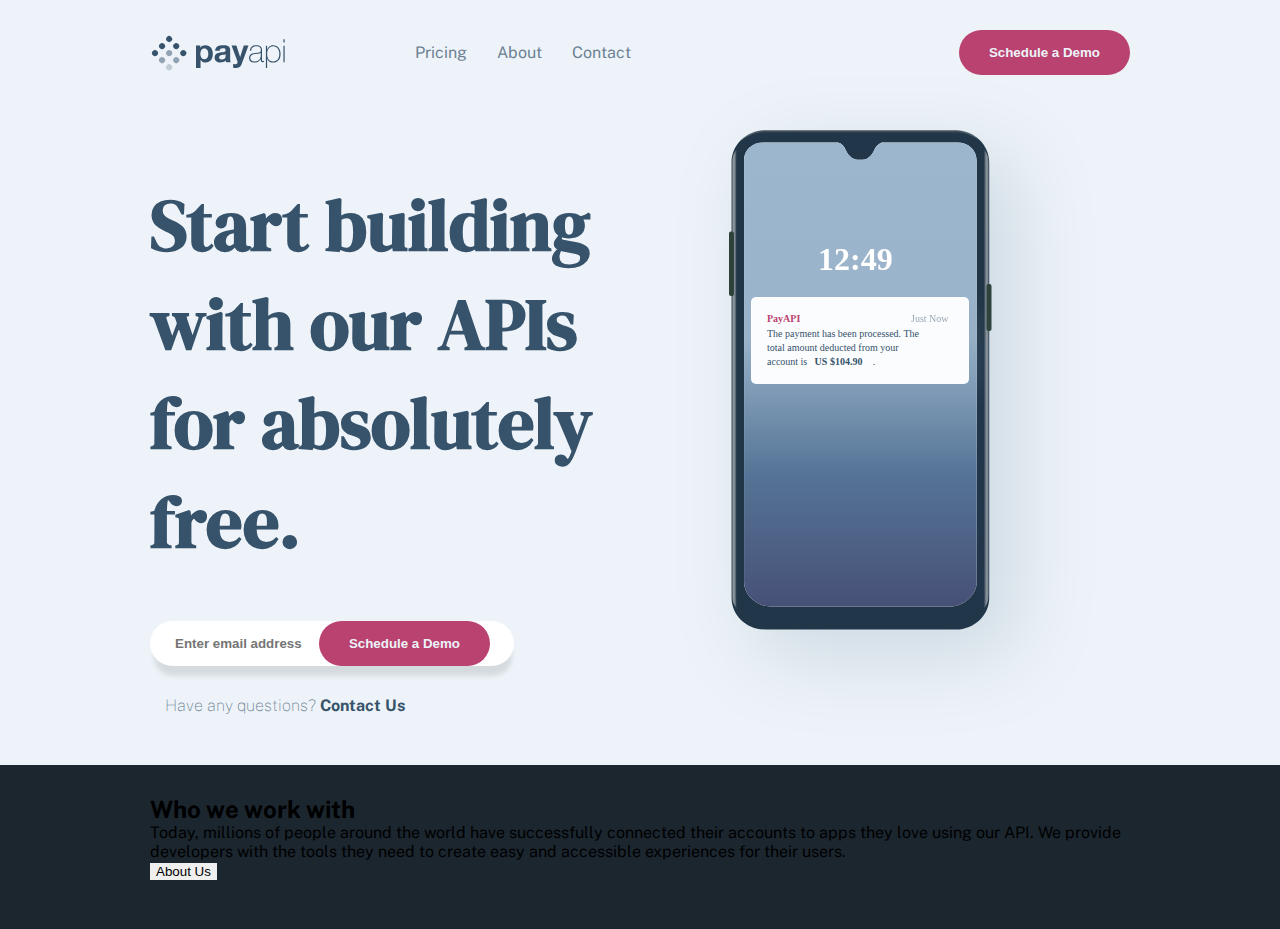
==== index.html @ 4d6e1f77 "se agregue nuevo bloque llamado info y coloco el backgroun en los estilos" ====
<!DOCTYPE html>
<html lang="en">
  <head>
    <meta charset="UTF-8" />
    <meta name="viewport" content="width=device-width, initial-scale=1.0" />
    <link rel="preconnect" href="https://fonts.googleapis.com" />
    <link rel="preconnect" href="https://fonts.gstatic.com" crossorigin />
    <link
      href="https://fonts.googleapis.com/css2?family=DM+Serif+Display:ital@0;1&family=Public+Sans:ital,wght@0,100;0,300;0,500;1,400&display=swap"
      rel="stylesheet"
    />
    <link rel="stylesheet" href="/css/base.css" />
    <link rel="stylesheet" href="/css/home.css" />
    <link
      rel="icon"
      type="image/png"
      sizes="32x32"
      href="./assets/favicon-32x32.png"
    />

    <title>Frontend Mentor | PayAPI Website Challenge</title>
  </head>

  <body>
    <header class="header__content">
      <nav class="nav__content">
        <div class="nav__link">
          <img
            src="/assets/shared/desktop/logo.svg"
            alt="logo"
            class="nav__logo"
          />
          <a href="pricing.html" class="link__text--white">Pricing</a>
          <a href="about.html" class="link__text--white">About</a>
          <a href="contact.html" class="link__text--white">Contact</a>
        </div>

        <button class="btn__nav--dark-pink">Schedule a Demo</button>
      </nav>

      <div class="header__section">
        <div class="header__questions">
          <h1 class="questions__title">Start building with our APIs for absolutely free.</h1>
          <div class="questions__content">
            <input class="questions__email"
            type="email"
            name=""
            id=""
            placeholder="Enter email address "
          />
          <button class="btn__nav--dark-pink btn__postion">Schedule a Demo</button>
          </div>
          
          <p class="text__san-juan--light-blue text_margin">Have any questions? <span class="text__san-juan--blue">Contact Us</span></p>
          
        </div>
        <div class="header__illustration">
        
            <img
              src="/assets/home/desktop/illustration-phone-mockup.svg"
              alt=""
            />
        </div>
      </div>
    </header>
    <main>

      <article class="info">
        <div>
        <h2>Who we work with</h2>
        <p>  Today, millions of people around the world have successfully connected 
    their accounts to apps they love using our API. We provide developers 
    with the tools they need to create easy and accessible experiences 
    for their users.</p>
        <button> About Us</button>  
        </div>
        <div>
          <img src="" alt="">
          <img src="" alt="">
          <img src="" alt="">
          <img src="" alt="">
          <img src="" alt="">
          <img src="" alt="">
        </div>
      </article>
    </main>

    <!-- 
    
   
     

    
  
   

    Easy to implement
    Our API comes with just a few lines of code. You’ll be up and running in 
    no time. We built our documentation page to integrate payments functionality 
    with ease.

    Simple UI & UX
    Our pre-built form is easy to integrate in your app or website’s checkout 
    flow and designed to optimize conversion.

    Personal Finances
    Consolidate financial data from multiple sources and categorize transactions up to
    2 years of history. Analyze reports to reconcile activities in your account.

    Banking & Coverage
    With our platform, you can speed up account onboarding and support ongoing payments 
    for checking, savings, credit card, and brokerage accounts.

    Consumer Payments
    It’s easier to set up secure bank payments with us through a flow designed with the 
    user experience in mind. Customers could instantly authenticate their account.

    Ready to start? 
    Enter email address 
    Schedule a Demo

    Pricing
    About
    Contact -->
  </body>
</html>
---- css/base.css ----
* {
    margin: 0;
    box-sizing: border-box;
}

:root {
    --dark-pink: #ba4270;
    --san-juan-blue: #36536b;
    --light-san-juan-blue: #6c8294;
    --link-water-white: #fbfcfe;
    --light-san-juan: #EDF3F8;
    --mirage-blue: #1b262f;
    --charm-pink: #da6d97;
   
}

body {
    font-family: 'DM Serif Display', serif;
    font-family: 'Public Sans', sans-serif;
    font-size: 16px;
    width: 100%;
    

}

button {
    border: none;
    outline: none;
}

a {
    text-decoration: none;
}

input {
    border: none;
    outline: none;
}

/* nav-bar */
.nav__content {
    display: flex;
    justify-content: space-between;
    align-items: center;
}

.nav__link {
   display: flex;
   justify-content: center;
   align-items: center;
   gap: 30px;
}

.nav__logo {
    margin-right: 100px;
}

.link__text--white {
   color: var(--light-san-juan-blue);

}

/* button */

.btn__nav--dark-pink {
    background-color: var(--dark-pink);
    color: var(--light-san-juan);
    padding: 15px 30px 15px 30px ;
    border-radius: 30px;
    font-weight: bold;
}


/* Texto */

.text__san-juan--light-blue {
    font-size: 16px;
    color: var(--light-san-juan-blue);
    font-weight: lighter;
}

.text__san-juan--blue {
    font-size: 16px;
    color: var(--san-juan-blue);
    font-weight: bold;
    
}
---- css/home.css ----
.header__content {
  background-color: var( --light-san-juan);
  padding: 30px 150px 30px 150px;
  
}

.questions__title {
  color: var(--san-juan-blue);
  font-weight: bold;
  font-family: "DM Serif Display";
  font-size: 72px;
  margin: 100px 0 50px 0;
}

.questions__email {
    padding: 15px 160px 15px 25px;
    background-color: white;
    color: var( --light-san-juan-blue);
    font-weight: bold;
    box-shadow: 1px 13px 5px -3px rgba(0,0,0,0.10);
    border-radius: 30px;
}

.questions__content {
    position: relative;
    margin-bottom: 30px;
}

.btn__postion {
    position: absolute;
    right: 150px;
}

.header__section {
  display: grid;
  grid-template-columns: repeat(2, 1fr);
}

.header__illustration {
  display: flex;
  justify-content: center;
}

.text_margin {
    margin-left: 15px;
}



.container {
   
}
.info {
    background-color: var(--mirage-blue);
    padding: 30px 150px 30px 150px;
}
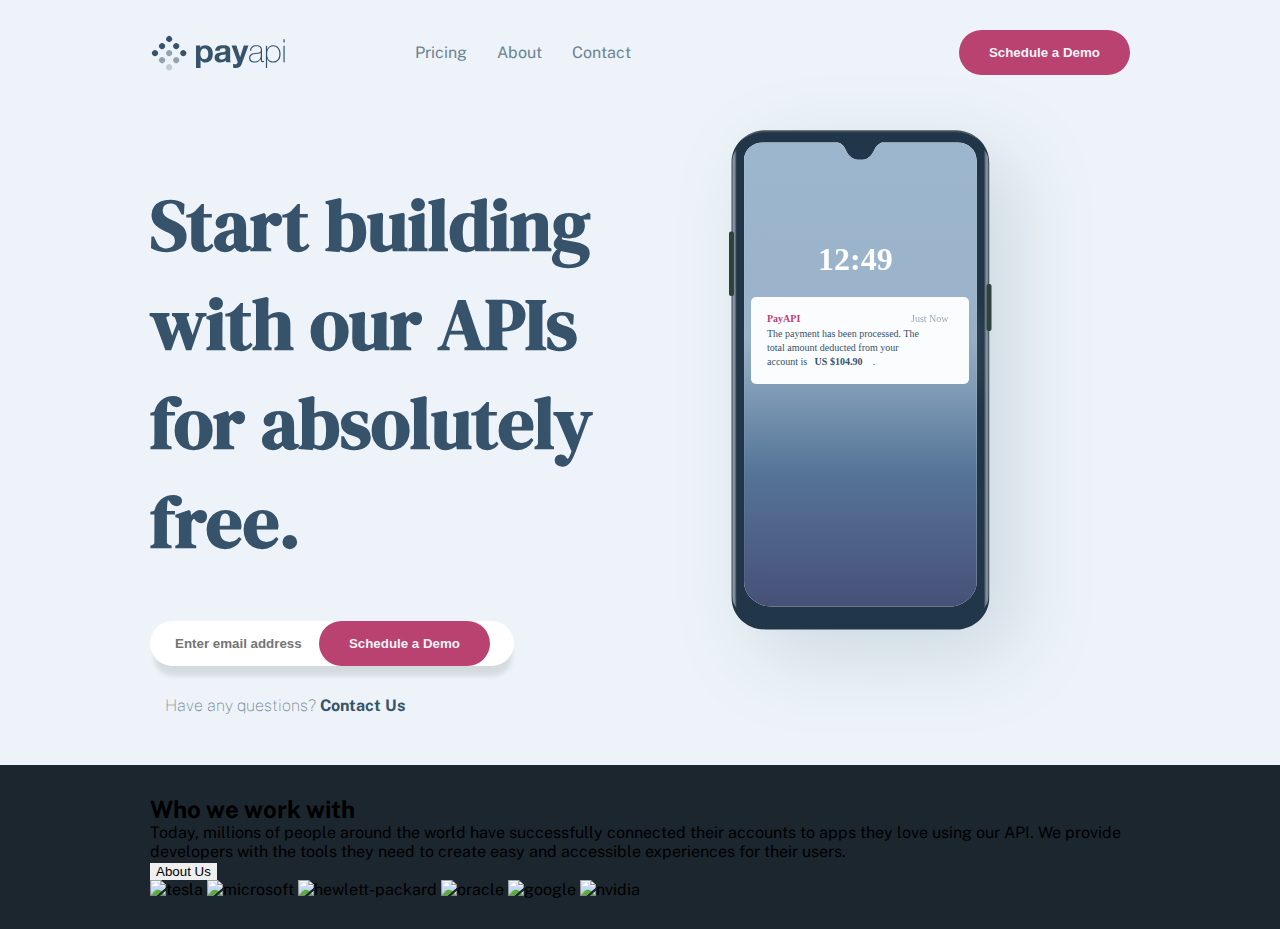
==== commit 0d59dc33: "Agregue link en las etiquetas de html" ====
--- a/index.html
+++ b/index.html
@@ -75,12 +75,12 @@
         <button> About Us</button>  
         </div>
         <div>
-          <img src="" alt="">
-          <img src="" alt="">
-          <img src="" alt="">
-          <img src="" alt="">
-          <img src="" alt="">
-          <img src="" alt="">
+          <img src="/assets/shared/desktop/tesla-white.svg" alt="tesla">
+          <img src="/assets/shared/desktop/microsoft-white.svg" alt="microsoft">
+          <img src="/assets/shared/desktop/hewlett-packard-white.svg" alt="hewlett-packard">
+          <img src="/assets/shared/desktop/oracle-white.svg" alt="oracle">
+          <img src="/assets/shared/desktop/google-white.svg" alt="google">
+          <img src="/assets/shared/desktop/nvidia-white.svg" alt="nvidia">
         </div>
       </article>
     </main>
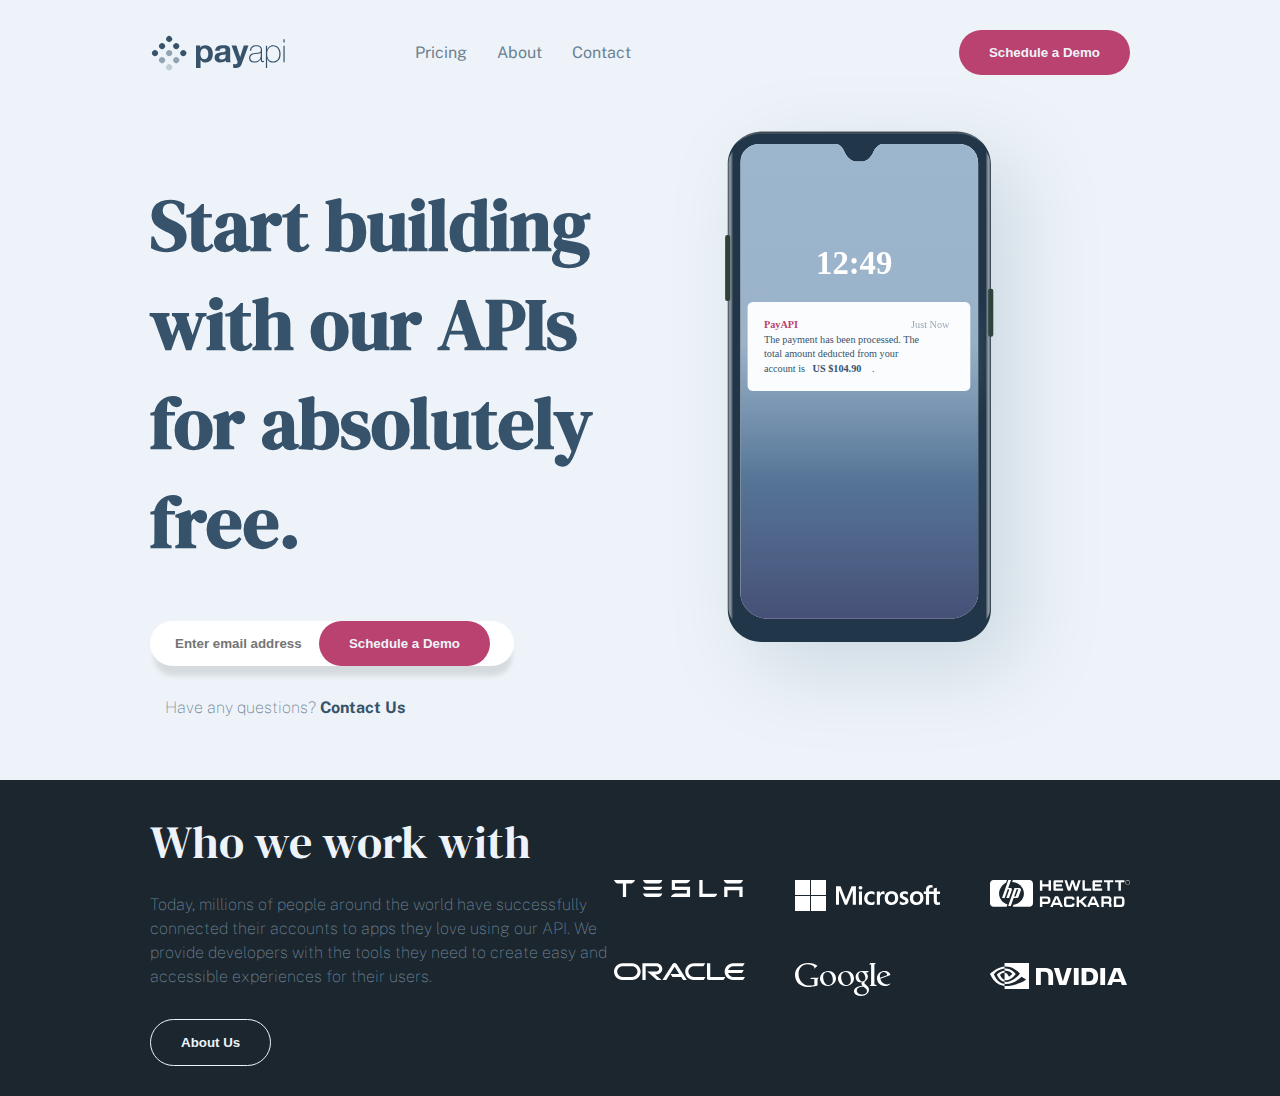
==== commit e7a3e56b: "se concluyo el bloque llamado info y los estilos del bloque mencionado" ====
--- a/index.html
+++ b/index.html
@@ -66,15 +66,15 @@
     <main>
 
       <article class="info">
-        <div>
-        <h2>Who we work with</h2>
-        <p>  Today, millions of people around the world have successfully connected 
-    their accounts to apps they love using our API. We provide developers 
-    with the tools they need to create easy and accessible experiences 
+        <div class="info__text">
+        <h3 class="title__text--white">Who we work with</h3>
+        <p class="text__san-juan--light-blue">  Today, millions of people around the world have successfully <br> connected 
+    their accounts to apps they love using our API. We <br> provide developers 
+    with the tools they need to create easy and <br> accessible experiences 
     for their users.</p>
-        <button> About Us</button>  
+        <button class="btn__transparent"> About Us</button>  
         </div>
-        <div>
+        <div class="info__illustration">
           <img src="/assets/shared/desktop/tesla-white.svg" alt="tesla">
           <img src="/assets/shared/desktop/microsoft-white.svg" alt="microsoft">
           <img src="/assets/shared/desktop/hewlett-packard-white.svg" alt="hewlett-packard">
--- a/css/base.css
+++ b/css/base.css
@@ -70,6 +70,32 @@
     font-weight: bold;
 }
 
+.btn__transparent {
+    background-color:transparent;
+    color: var(--light-san-juan);
+    padding: 15px 30px 15px 30px ;
+    border-radius: 30px;
+    font-weight: bold;
+    border: 1px var(--light-san-juan) solid;
+}
+
+
+/* Title */
+
+.title__text--san-juan {
+    color: var(--san-juan-blue);
+    font-weight: bold;
+    font-family: "DM Serif Display";
+    font-size: 72px;
+}
+
+.title__text--white {
+    color: var(--light-san-juan);
+    font-weight: lighter;
+    font-family: "DM Serif Display";
+    font-size: 46px;
+    margin-bottom: 20px;
+}
 
 /* Texto */
 
@@ -77,6 +103,8 @@
     font-size: 16px;
     color: var(--light-san-juan-blue);
     font-weight: lighter;
+    line-height: 1.5rem;
+    margin-bottom: 30px;
 }
 
 .text__san-juan--blue {
--- a/css/home.css
+++ b/css/home.css
@@ -53,4 +53,20 @@
 .info {
     background-color: var(--mirage-blue);
     padding: 30px 150px 30px 150px;
+    display: grid;
+    grid-template-columns: repeat(2, 1fr);
+
+}
+
+.info__text {
+  text-align: justify;
+  
+}
+
+.info__illustration {
+display: grid;
+grid-template-columns: repeat(3 , 1fr);
+grid-template-rows: repeat(2, 1fr);
+align-self: center;
+gap: 50px;
 }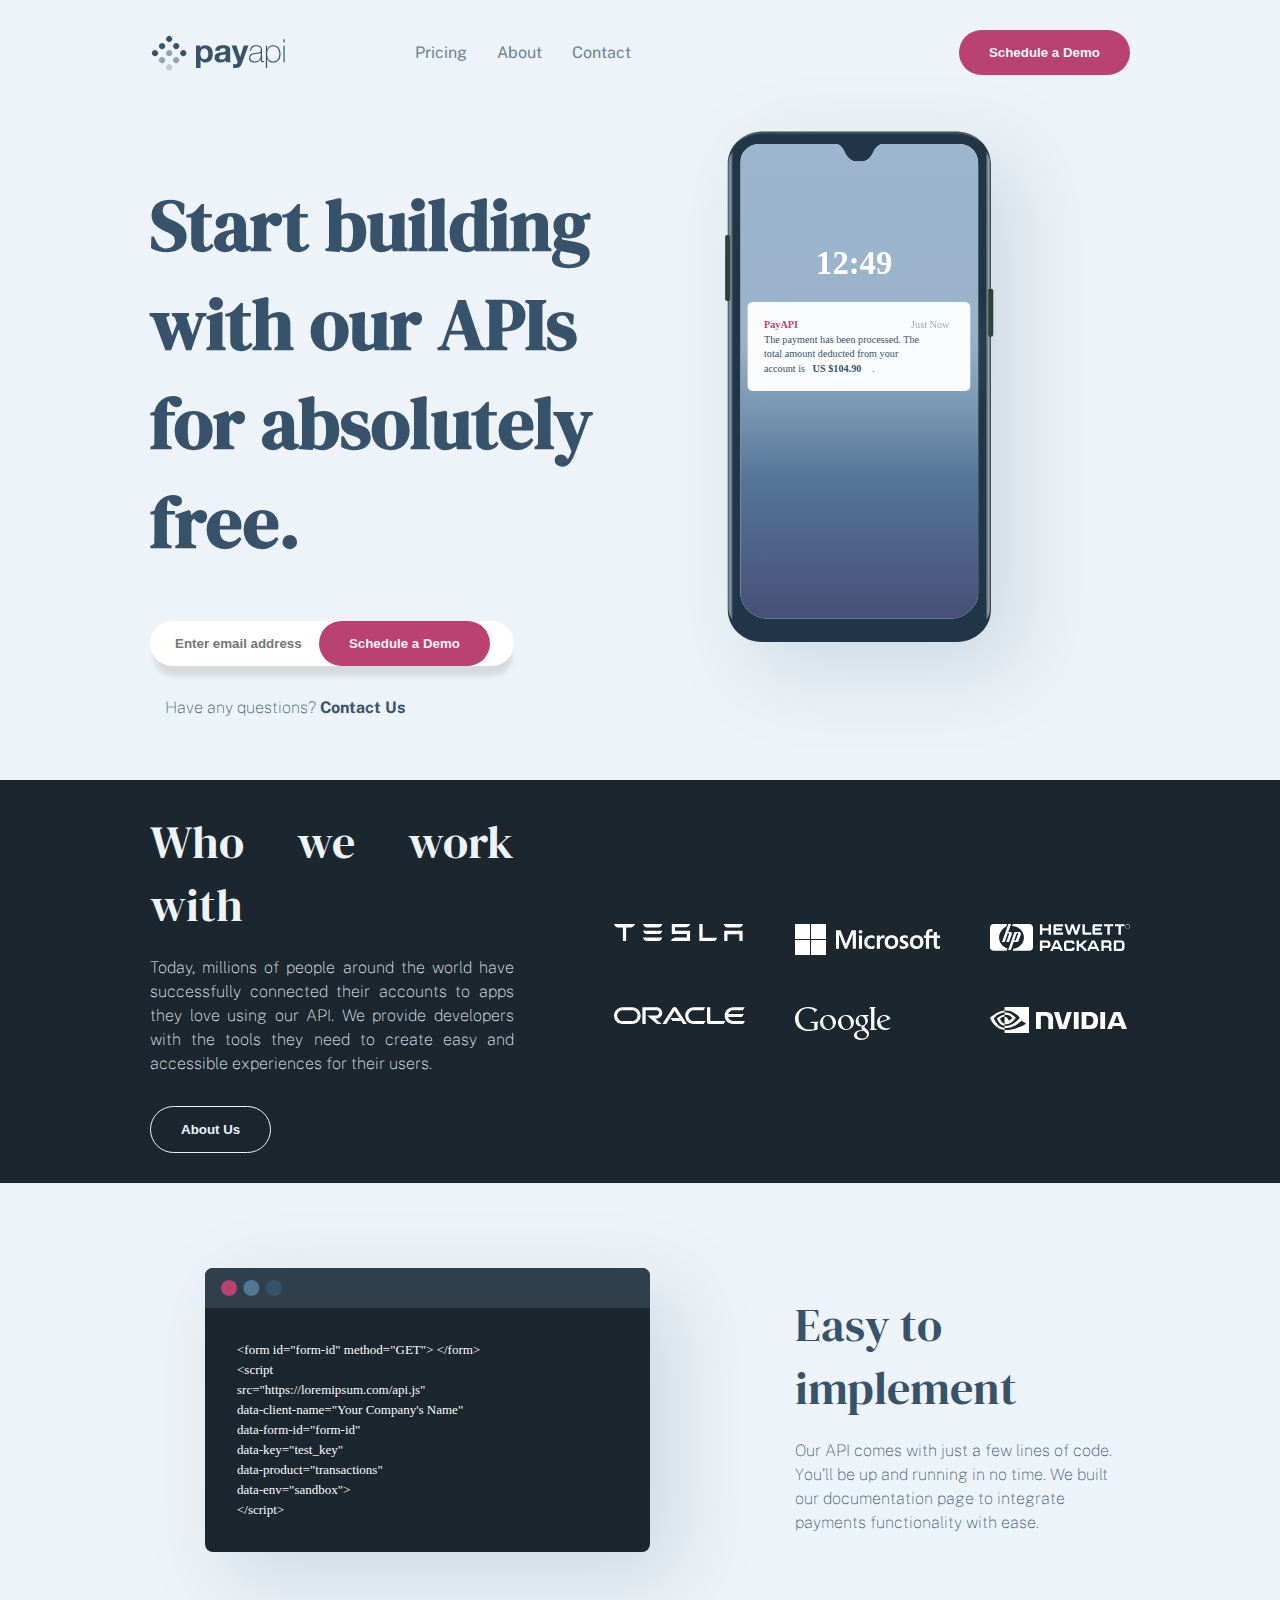
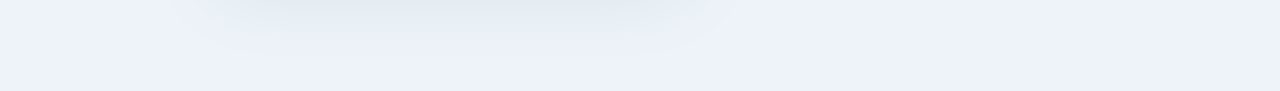
==== commit f7959245: "se concluyo el bloque llamado section y agregue estilos del mismo" ====
--- a/index.html
+++ b/index.html
@@ -40,48 +40,81 @@
 
       <div class="header__section">
         <div class="header__questions">
-          <h1 class="questions__title">Start building with our APIs for absolutely free.</h1>
+          <h1 class="questions__title">
+            Start building with our APIs for absolutely free.
+          </h1>
           <div class="questions__content">
-            <input class="questions__email"
-            type="email"
-            name=""
-            id=""
-            placeholder="Enter email address "
-          />
-          <button class="btn__nav--dark-pink btn__postion">Schedule a Demo</button>
+            <input
+              class="questions__email"
+              type="email"
+              name=""
+              id=""
+              placeholder="Enter email address "
+            />
+            <button class="btn__nav--dark-pink btn__postion">
+              Schedule a Demo
+            </button>
           </div>
-          
-          <p class="text__san-juan--light-blue text_margin">Have any questions? <span class="text__san-juan--blue">Contact Us</span></p>
-          
+
+          <p class="text__san-juan--light-blue text_margin">
+            Have any questions?
+            <span class="text__san-juan--blue">Contact Us</span>
+          </p>
         </div>
         <div class="header__illustration">
-        
-            <img
-              src="/assets/home/desktop/illustration-phone-mockup.svg"
-              alt=""
-            />
+          <img
+            src="/assets/home/desktop/illustration-phone-mockup.svg"
+            alt=""
+          />
         </div>
       </div>
     </header>
     <main>
-
       <article class="info">
         <div class="info__text">
-        <h3 class="title__text--white">Who we work with</h3>
-        <p class="text__san-juan--light-blue">  Today, millions of people around the world have successfully <br> connected 
-    their accounts to apps they love using our API. We <br> provide developers 
-    with the tools they need to create easy and <br> accessible experiences 
-    for their users.</p>
-        <button class="btn__transparent"> About Us</button>  
+          <h3 class="title__text--white">Who we work with</h3>
+          <p class="text__san-juan--white">
+            Today, millions of people around the world have successfully
+            connected their accounts to apps they love using our API. We provide
+            developers with the tools they need to create easy and accessible
+            experiences for their users.
+          </p>
+          <button class="btn__transparent">About Us</button>
         </div>
         <div class="info__illustration">
-          <img src="/assets/shared/desktop/tesla-white.svg" alt="tesla">
-          <img src="/assets/shared/desktop/microsoft-white.svg" alt="microsoft">
-          <img src="/assets/shared/desktop/hewlett-packard-white.svg" alt="hewlett-packard">
-          <img src="/assets/shared/desktop/oracle-white.svg" alt="oracle">
-          <img src="/assets/shared/desktop/google-white.svg" alt="google">
-          <img src="/assets/shared/desktop/nvidia-white.svg" alt="nvidia">
+          <img src="/assets/shared/desktop/tesla-white.svg" alt="tesla" />
+          <img
+            src="/assets/shared/desktop/microsoft-white.svg"
+            alt="microsoft"
+          />
+          <img
+            src="/assets/shared/desktop/hewlett-packard-white.svg"
+            alt="hewlett-packard"
+          />
+          <img src="/assets/shared/desktop/oracle-white.svg" alt="oracle" />
+          <img src="/assets/shared/desktop/google-white.svg" alt="google" />
+          <img src="/assets/shared/desktop/nvidia-white.svg" alt="nvidia" />
         </div>
+      </article>
+      <article class="section">
+        <section class="section__implement">
+          <div class="section__content">
+            <div class="section__illustration">
+              <img
+                src="/assets/home/desktop/illustration-easy-to-implement.svg"
+                alt="implement-code"
+              />
+            </div>
+            <div class="section__text">
+              <h2 class="title__text--blue">Easy to implement</h2>
+              <p class="text__san-juan--light-blue">
+                Our API comes with just a few lines of code. You’ll be up and
+                running in no time. We built our documentation page to integrate
+                payments functionality with ease.
+              </p>
+            </div>
+          </div>
+        </section>
       </article>
     </main>
 
@@ -94,10 +127,8 @@
   
    
 
-    Easy to implement
-    Our API comes with just a few lines of code. You’ll be up and running in 
-    no time. We built our documentation page to integrate payments functionality 
-    with ease.
+    
+ 
 
     Simple UI & UX
     Our pre-built form is easy to integrate in your app or website’s checkout 
--- a/css/base.css
+++ b/css/base.css
@@ -1,115 +1,125 @@
 * {
-    margin: 0;
-    box-sizing: border-box;
+  margin: 0;
+  box-sizing: border-box;
 }
 
 :root {
-    --dark-pink: #ba4270;
-    --san-juan-blue: #36536b;
-    --light-san-juan-blue: #6c8294;
-    --link-water-white: #fbfcfe;
-    --light-san-juan: #EDF3F8;
-    --mirage-blue: #1b262f;
-    --charm-pink: #da6d97;
-   
+  --dark-pink: #ba4270;
+  --san-juan-blue: #36536b;
+  --light-san-juan-blue: #6c8294;
+  --link-water-white: #fbfcfe;
+  --light-san-juan: #edf3f8;
+  --mirage-blue: #1b262f;
+  --charm-pink: #da6d97;
 }
 
 body {
-    font-family: 'DM Serif Display', serif;
-    font-family: 'Public Sans', sans-serif;
-    font-size: 16px;
-    width: 100%;
-    
-
+  font-family: "DM Serif Display", serif;
+  font-family: "Public Sans", sans-serif;
+  font-size: 16px;
+  width: 100%;
 }
 
 button {
-    border: none;
-    outline: none;
+  border: none;
+  outline: none;
 }
 
 a {
-    text-decoration: none;
+  text-decoration: none;
 }
 
 input {
-    border: none;
-    outline: none;
+  border: none;
+  outline: none;
 }
 
 /* nav-bar */
 .nav__content {
-    display: flex;
-    justify-content: space-between;
-    align-items: center;
+  display: flex;
+  justify-content: space-between;
+  align-items: center;
 }
 
 .nav__link {
-   display: flex;
-   justify-content: center;
-   align-items: center;
-   gap: 30px;
+  display: flex;
+  justify-content: center;
+  align-items: center;
+  gap: 30px;
 }
 
 .nav__logo {
-    margin-right: 100px;
+  margin-right: 100px;
 }
 
 .link__text--white {
-   color: var(--light-san-juan-blue);
-
+  color: var(--light-san-juan-blue);
 }
 
 /* button */
 
 .btn__nav--dark-pink {
-    background-color: var(--dark-pink);
-    color: var(--light-san-juan);
-    padding: 15px 30px 15px 30px ;
-    border-radius: 30px;
-    font-weight: bold;
+  background-color: var(--dark-pink);
+  color: var(--light-san-juan);
+  padding: 15px 30px 15px 30px;
+  border-radius: 30px;
+  font-weight: bold;
 }
 
 .btn__transparent {
-    background-color:transparent;
-    color: var(--light-san-juan);
-    padding: 15px 30px 15px 30px ;
-    border-radius: 30px;
-    font-weight: bold;
-    border: 1px var(--light-san-juan) solid;
+  background-color: transparent;
+  color: var(--light-san-juan);
+  padding: 15px 30px 15px 30px;
+  border-radius: 30px;
+  font-weight: bold;
+  border: 1px var(--light-san-juan) solid;
 }
-
 
 /* Title */
 
 .title__text--san-juan {
-    color: var(--san-juan-blue);
-    font-weight: bold;
-    font-family: "DM Serif Display";
-    font-size: 72px;
+  color: var(--san-juan-blue);
+  font-weight: bold;
+  font-family: "DM Serif Display";
+  font-size: 72px;
 }
 
 .title__text--white {
-    color: var(--light-san-juan);
-    font-weight: lighter;
-    font-family: "DM Serif Display";
-    font-size: 46px;
-    margin-bottom: 20px;
+  color: var(--light-san-juan);
+  font-weight: lighter;
+  font-family: "DM Serif Display";
+  font-size: 46px;
+  margin-bottom: 20px;
+}
+
+.title__text--blue {
+  color: var(--san-juan-blue);
+  font-weight: lighter;
+  font-family: "DM Serif Display";
+  font-size: 46px;
+  margin-bottom: 20px;
 }
 
 /* Texto */
 
+.text__san-juan--white {
+  font-size: 16px;
+  color: var(--light-san-juan);
+  font-weight: lighter;
+  line-height: 1.5rem;
+  margin-bottom: 30px;
+}
+
 .text__san-juan--light-blue {
-    font-size: 16px;
-    color: var(--light-san-juan-blue);
-    font-weight: lighter;
-    line-height: 1.5rem;
-    margin-bottom: 30px;
+  font-size: 16px;
+  color: var(--san-juan-blue);
+  font-weight: lighter;
+  line-height: 1.5rem;
+  margin-bottom: 30px;
 }
 
 .text__san-juan--blue {
-    font-size: 16px;
-    color: var(--san-juan-blue);
-    font-weight: bold;
-    
-}+  font-size: 16px;
+  color: var(--san-juan-blue);
+  font-weight: bold;
+}
--- a/css/home.css
+++ b/css/home.css
@@ -60,6 +60,7 @@
 
 .info__text {
   text-align: justify;
+  padding-right: 100px;
   
 }
 
@@ -69,4 +70,24 @@
 grid-template-rows: repeat(2, 1fr);
 align-self: center;
 gap: 50px;
+}
+
+.section {
+ 
+background-color:var(--light-san-juan) ;
+
+}
+
+.section__implement {
+  padding:  30px 150px 30px 150px;
+}
+
+.section__content{
+  display: grid;
+  grid-template-columns: repeat(2, 1fr);
+  width: 100%;
+}
+
+.section__text {
+  padding: 80px 0px 0px 40px;
 }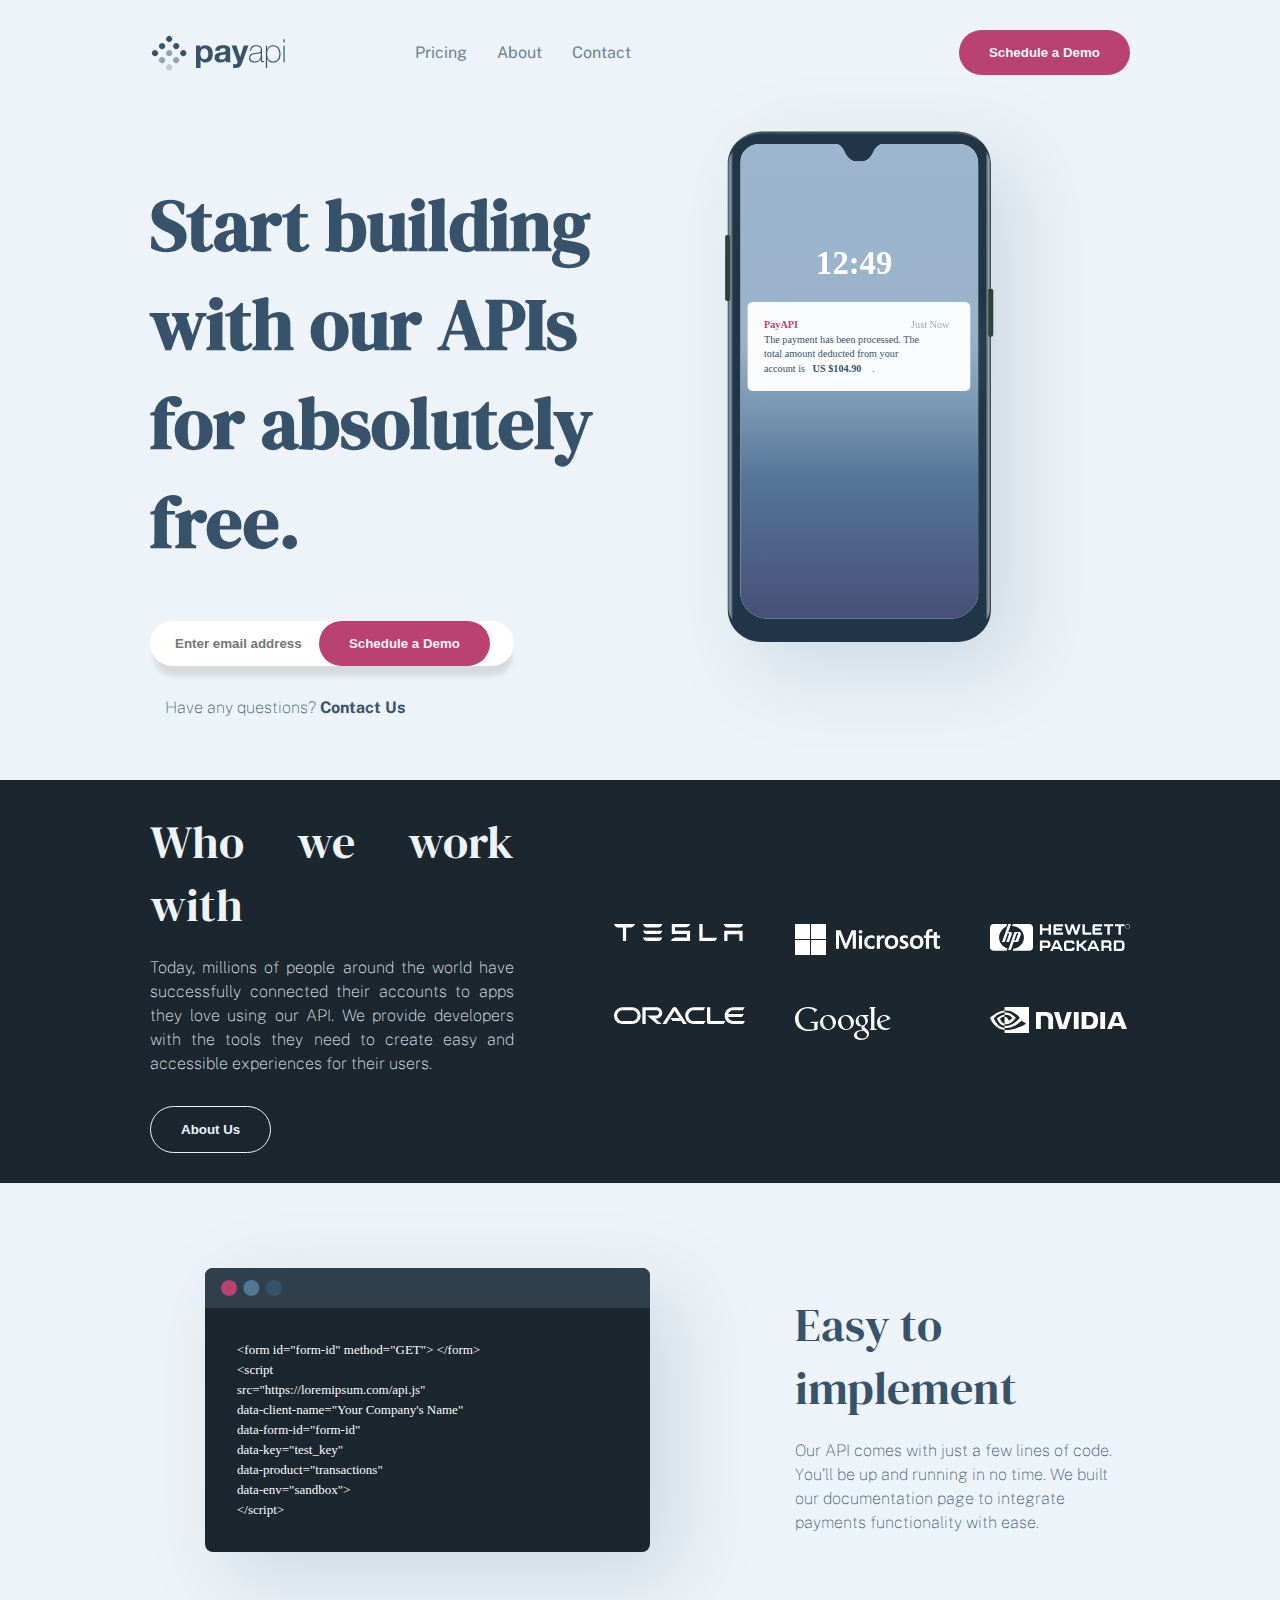
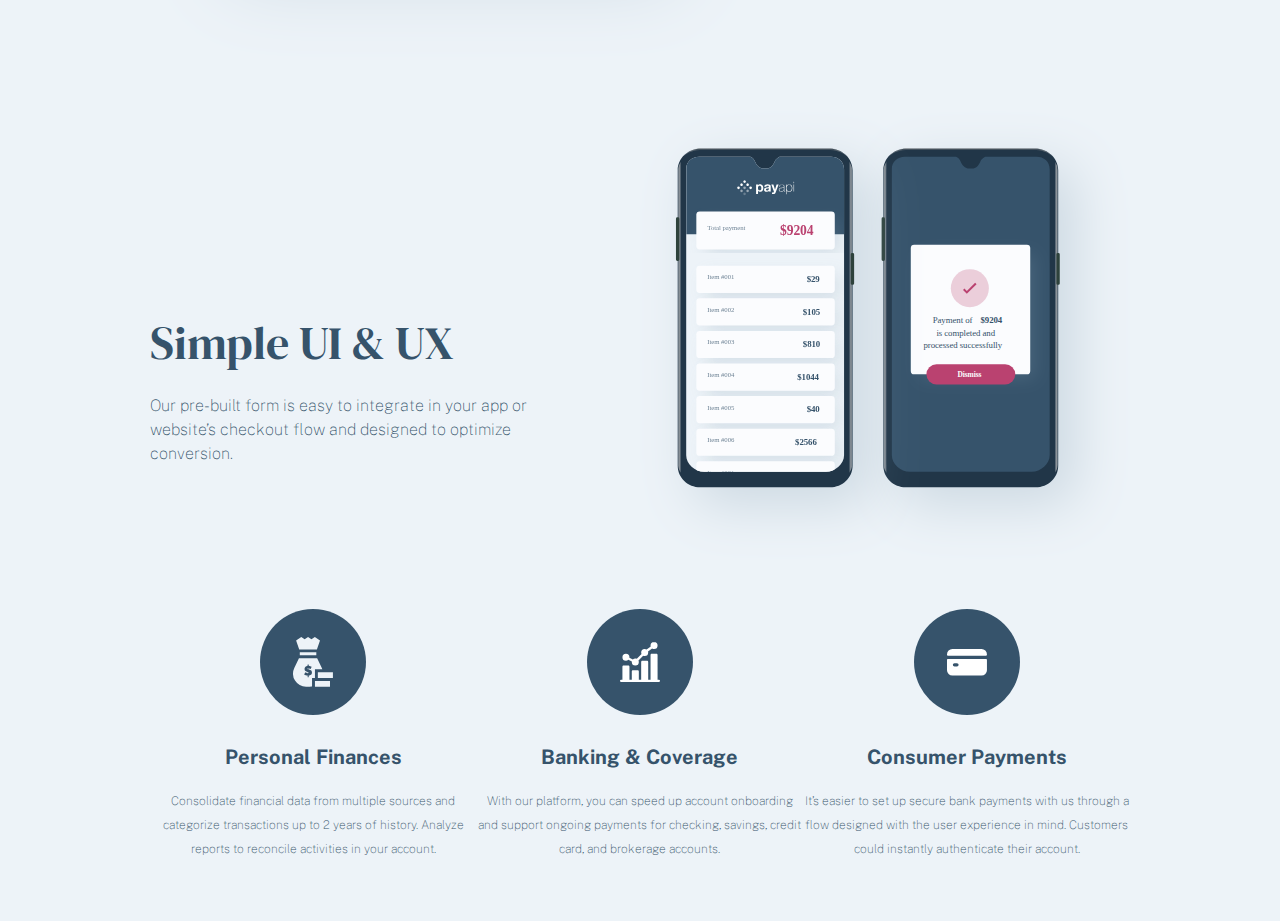
==== commit 69fd04ef: "se concluyo el contenedor de main, tanto estilos como etiquetas" ====
--- a/index.html
+++ b/index.html
@@ -114,37 +114,75 @@
               </p>
             </div>
           </div>
+          <div class="content__ui-ux">
+            <div class="ui-ux__text">
+              <h2 class="title__text--blue">Simple UI & UX</h2>
+              <p class="text__san-juan--light-blue">
+                Our pre-built form is easy to integrate in your app or website’s
+                checkout flow and designed to optimize conversion.
+              </p>
+            </div>
+
+            <img
+              src="/assets/home/desktop/illustration-simple-ui.svg"
+              alt="phone"
+              class="ui-ux__illustration"
+            />
+          </div>
+          <div class="financing">
+            <div>
+              <div class="financing__imagen">
+                <img
+                  src="/assets/home/desktop/icon-personal-finances.svg"
+                  alt=""
+                />
+              </div>
+              <div>
+                <h3 class="title__text"> Personal Finances</h3>
+                <p class="text__blue">Consolidate financial data from multiple sources and categorize transactions up to
+                  2 years of history. Analyze reports to reconcile activities in your account.</p>
+              </div>
+            </div>
+
+            <div>
+              <div class="financing__imagen">
+                <img src="/assets/home/desktop/icon-banking-and-coverage.svg" alt="">
+              </div>
+              <div>
+                <h3 class="title__text"> Banking & Coverage</h3>
+                <p class="text__blue">With our platform, you can speed up account onboarding and support ongoing payments 
+                  for checking, savings, credit card, and brokerage accounts.</p>
+              </div>
+            </div>
+
+            <div>
+              <div class="financing__imagen">
+                <img src="/assets/home/desktop/icon-consumer-payments.svg" alt="">
+              </div>
+              <div>
+                <h3 class="title__text">Consumer Payments</h3>
+                <p class="text__blue">  It’s easier to set up secure bank payments with us through a flow designed with the 
+                  user experience in mind. Customers could instantly authenticate their account.</p>
+              </div>
+            </div>
+          </div>
         </section>
       </article>
     </main>
 
     <!-- 
     
+  
+    
+
    
-     
+    
+
+   
+    
 
     
   
-   
-
-    
- 
-
-    Simple UI & UX
-    Our pre-built form is easy to integrate in your app or website’s checkout 
-    flow and designed to optimize conversion.
-
-    Personal Finances
-    Consolidate financial data from multiple sources and categorize transactions up to
-    2 years of history. Analyze reports to reconcile activities in your account.
-
-    Banking & Coverage
-    With our platform, you can speed up account onboarding and support ongoing payments 
-    for checking, savings, credit card, and brokerage accounts.
-
-    Consumer Payments
-    It’s easier to set up secure bank payments with us through a flow designed with the 
-    user experience in mind. Customers could instantly authenticate their account.
 
     Ready to start? 
     Enter email address 
--- a/css/base.css
+++ b/css/base.css
@@ -100,10 +100,20 @@
   margin-bottom: 20px;
 }
 
+.title__text {
+    color: var(--san-juan-blue);
+    font-weight: bold;
+    font-family: "Public Sans";
+    font-size: 20px;
+    margin-bottom: 20px;
+    text-align: center;
+  }
+
+
+
 /* Texto */
 
 .text__san-juan--white {
-  font-size: 16px;
   color: var(--light-san-juan);
   font-weight: lighter;
   line-height: 1.5rem;
@@ -111,7 +121,6 @@
 }
 
 .text__san-juan--light-blue {
-  font-size: 16px;
   color: var(--san-juan-blue);
   font-weight: lighter;
   line-height: 1.5rem;
@@ -119,7 +128,16 @@
 }
 
 .text__san-juan--blue {
-  font-size: 16px;
   color: var(--san-juan-blue);
   font-weight: bold;
 }
+
+
+.text__blue {
+    color: var(--san-juan-blue);
+    font-weight: lighter;
+    line-height: 1.5rem;
+    margin-bottom: 30px;
+    font-size: 12px;
+    text-align: center;
+  }--- a/css/home.css
+++ b/css/home.css
@@ -45,11 +45,6 @@
     margin-left: 15px;
 }
 
-
-
-.container {
-   
-}
 .info {
     background-color: var(--mirage-blue);
     padding: 30px 150px 30px 150px;
@@ -82,12 +77,37 @@
   padding:  30px 150px 30px 150px;
 }
 
-.section__content{
+.section__content, .content__ui-ux{
   display: grid;
   grid-template-columns: repeat(2, 1fr);
   width: 100%;
+  margin-bottom: 50px;
 }
 
 .section__text {
   padding: 80px 0px 0px 40px;
+}
+
+.ui-ux__text {
+  padding: 200px 65px 0 0;
+}
+
+
+
+.ui-ux__illustration {
+  object-fit: contain;
+  width: 100%;
+  height: 100%;
+}
+
+
+.financing {
+  display: grid;
+  grid-template-columns: repeat(3, 1fr);
+}
+
+.financing__imagen {
+  display: flex;
+  justify-content: center;
+ margin-bottom: 30px;
 }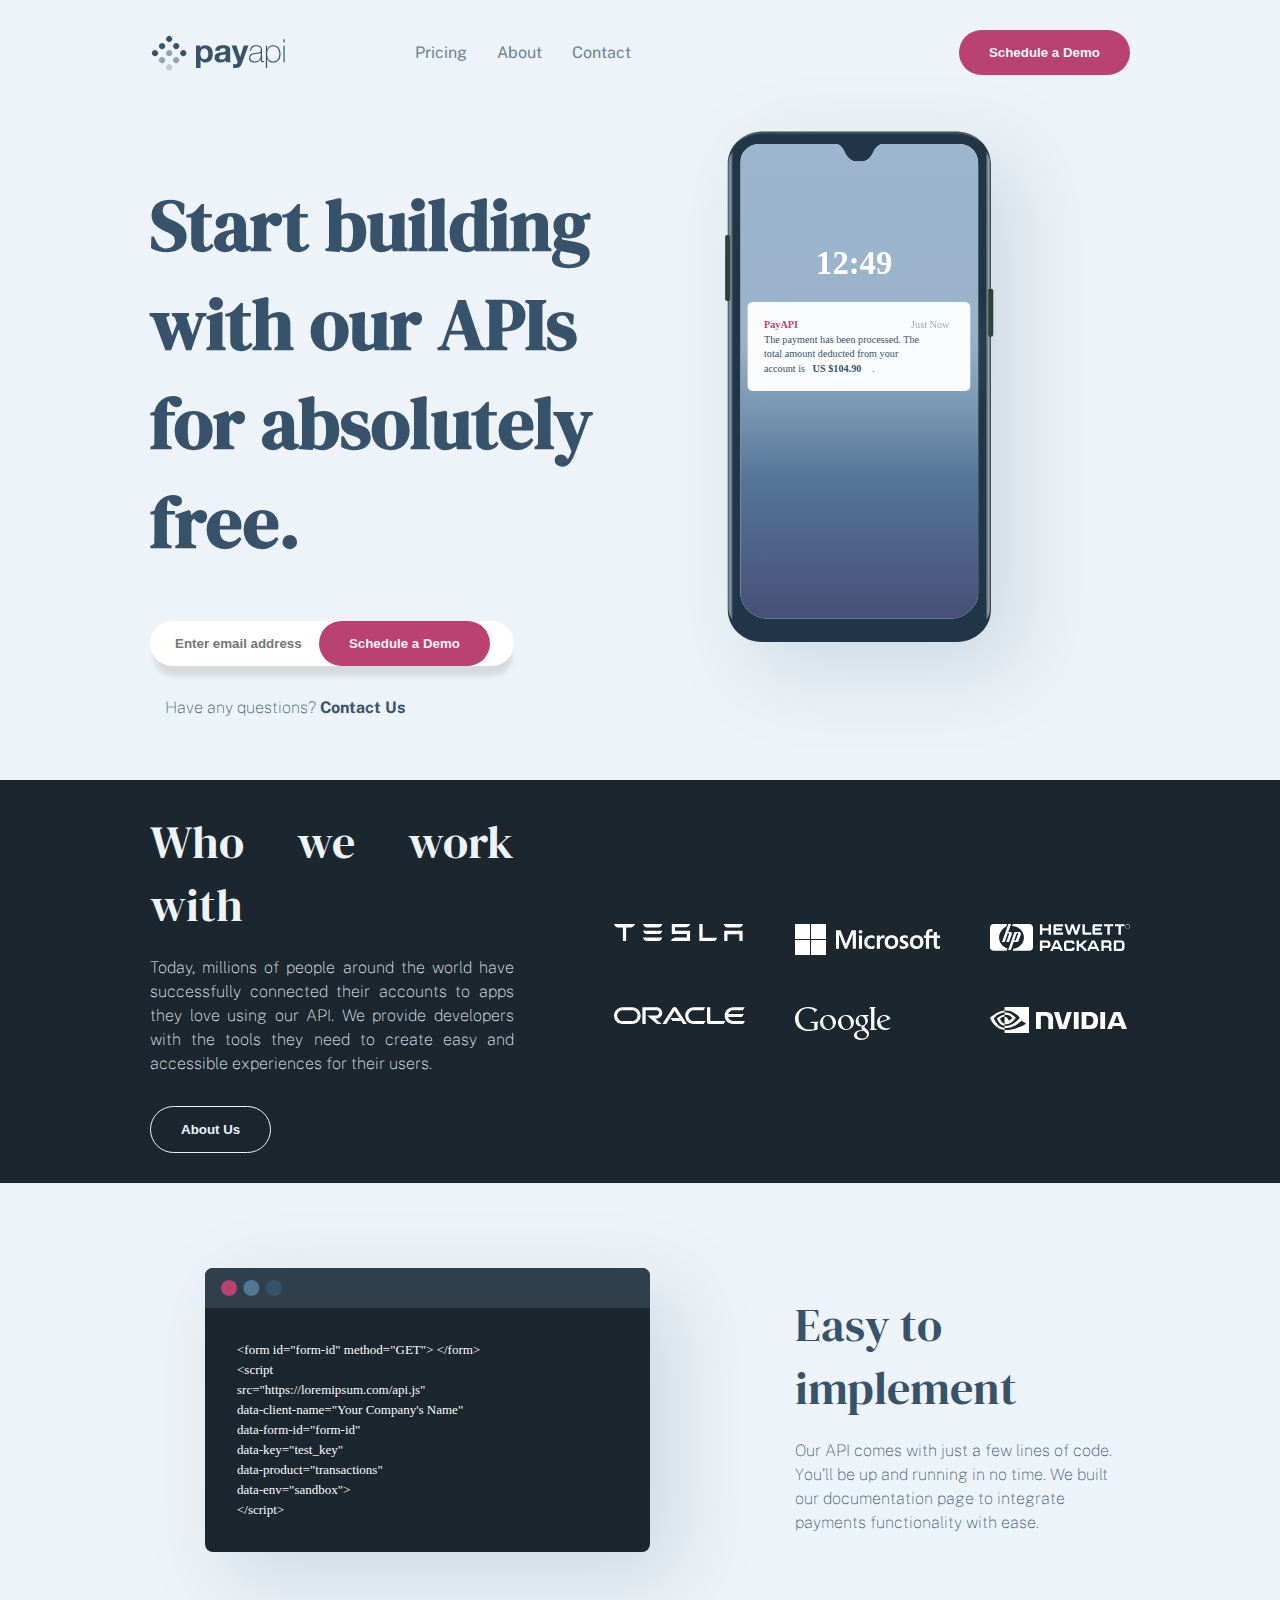
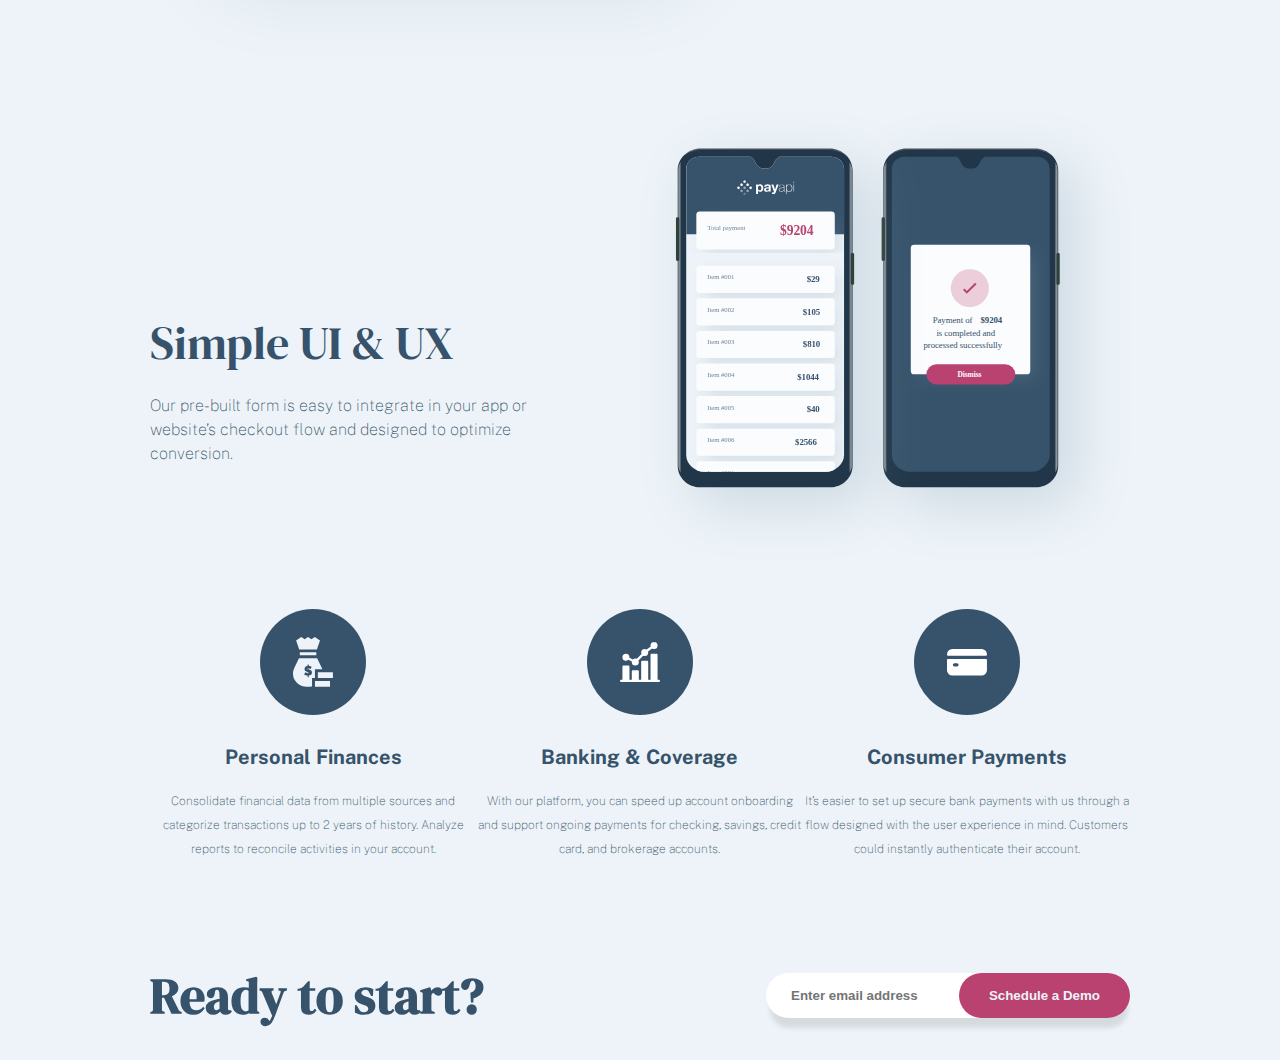
==== commit 29694562: "formulario de ui-ux con estilos" ====
--- a/index.html
+++ b/index.html
@@ -138,32 +138,66 @@
                 />
               </div>
               <div>
-                <h3 class="title__text"> Personal Finances</h3>
-                <p class="text__blue">Consolidate financial data from multiple sources and categorize transactions up to
-                  2 years of history. Analyze reports to reconcile activities in your account.</p>
+                <h3 class="title__text">Personal Finances</h3>
+                <p class="text__blue">
+                  Consolidate financial data from multiple sources and
+                  categorize transactions up to 2 years of history. Analyze
+                  reports to reconcile activities in your account.
+                </p>
               </div>
             </div>
 
             <div>
               <div class="financing__imagen">
-                <img src="/assets/home/desktop/icon-banking-and-coverage.svg" alt="">
+                <img
+                  src="/assets/home/desktop/icon-banking-and-coverage.svg"
+                  alt=""
+                />
               </div>
               <div>
-                <h3 class="title__text"> Banking & Coverage</h3>
-                <p class="text__blue">With our platform, you can speed up account onboarding and support ongoing payments 
-                  for checking, savings, credit card, and brokerage accounts.</p>
+                <h3 class="title__text">Banking & Coverage</h3>
+                <p class="text__blue">
+                  With our platform, you can speed up account onboarding and
+                  support ongoing payments for checking, savings, credit card,
+                  and brokerage accounts.
+                </p>
               </div>
             </div>
 
             <div>
               <div class="financing__imagen">
-                <img src="/assets/home/desktop/icon-consumer-payments.svg" alt="">
+                <img
+                  src="/assets/home/desktop/icon-consumer-payments.svg"
+                  alt=""
+                />
               </div>
               <div>
                 <h3 class="title__text">Consumer Payments</h3>
-                <p class="text__blue">  It’s easier to set up secure bank payments with us through a flow designed with the 
-                  user experience in mind. Customers could instantly authenticate their account.</p>
-              </div>
+                <p class="text__blue">
+                  It’s easier to set up secure bank payments with us through a
+                  flow designed with the user experience in mind. Customers
+                  could instantly authenticate their account.
+                </p>
+              </div>
+            </div>
+          </div>
+          <div class="question">
+            <div >
+              <h1 class="title__question">
+                Ready to start? 
+              </h1>
+            </div>
+            <div class="questions__form">
+              <input
+                class="questions__email"
+                type="email"
+                name=""
+                id=""
+                placeholder="Enter email address "
+              />
+              <button class="btn__nav--dark-pink btn__postion">
+                Schedule a Demo
+              </button>
             </div>
           </div>
         </section>
@@ -184,7 +218,7 @@
     
   
 
-    Ready to start? 
+    
     Enter email address 
     Schedule a Demo
 
--- a/css/base.css
+++ b/css/base.css
@@ -140,4 +140,6 @@
     margin-bottom: 30px;
     font-size: 12px;
     text-align: center;
-  }+  }
+
+  --- a/css/home.css
+++ b/css/home.css
@@ -104,10 +104,29 @@
 .financing {
   display: grid;
   grid-template-columns: repeat(3, 1fr);
+margin-bottom: 70px;
 }
 
 .financing__imagen {
   display: flex;
   justify-content: center;
  margin-bottom: 30px;
+}
+
+.question {
+  display: flex;
+ justify-content: space-between;
+ align-items: center;
+}
+
+.question__form {
+  position: relative;
+}
+
+.title__question{
+  color: var(--san-juan-blue);
+  font-weight: bold;
+  font-family: "DM Serif Display";
+  font-size: 50px;
+  
 }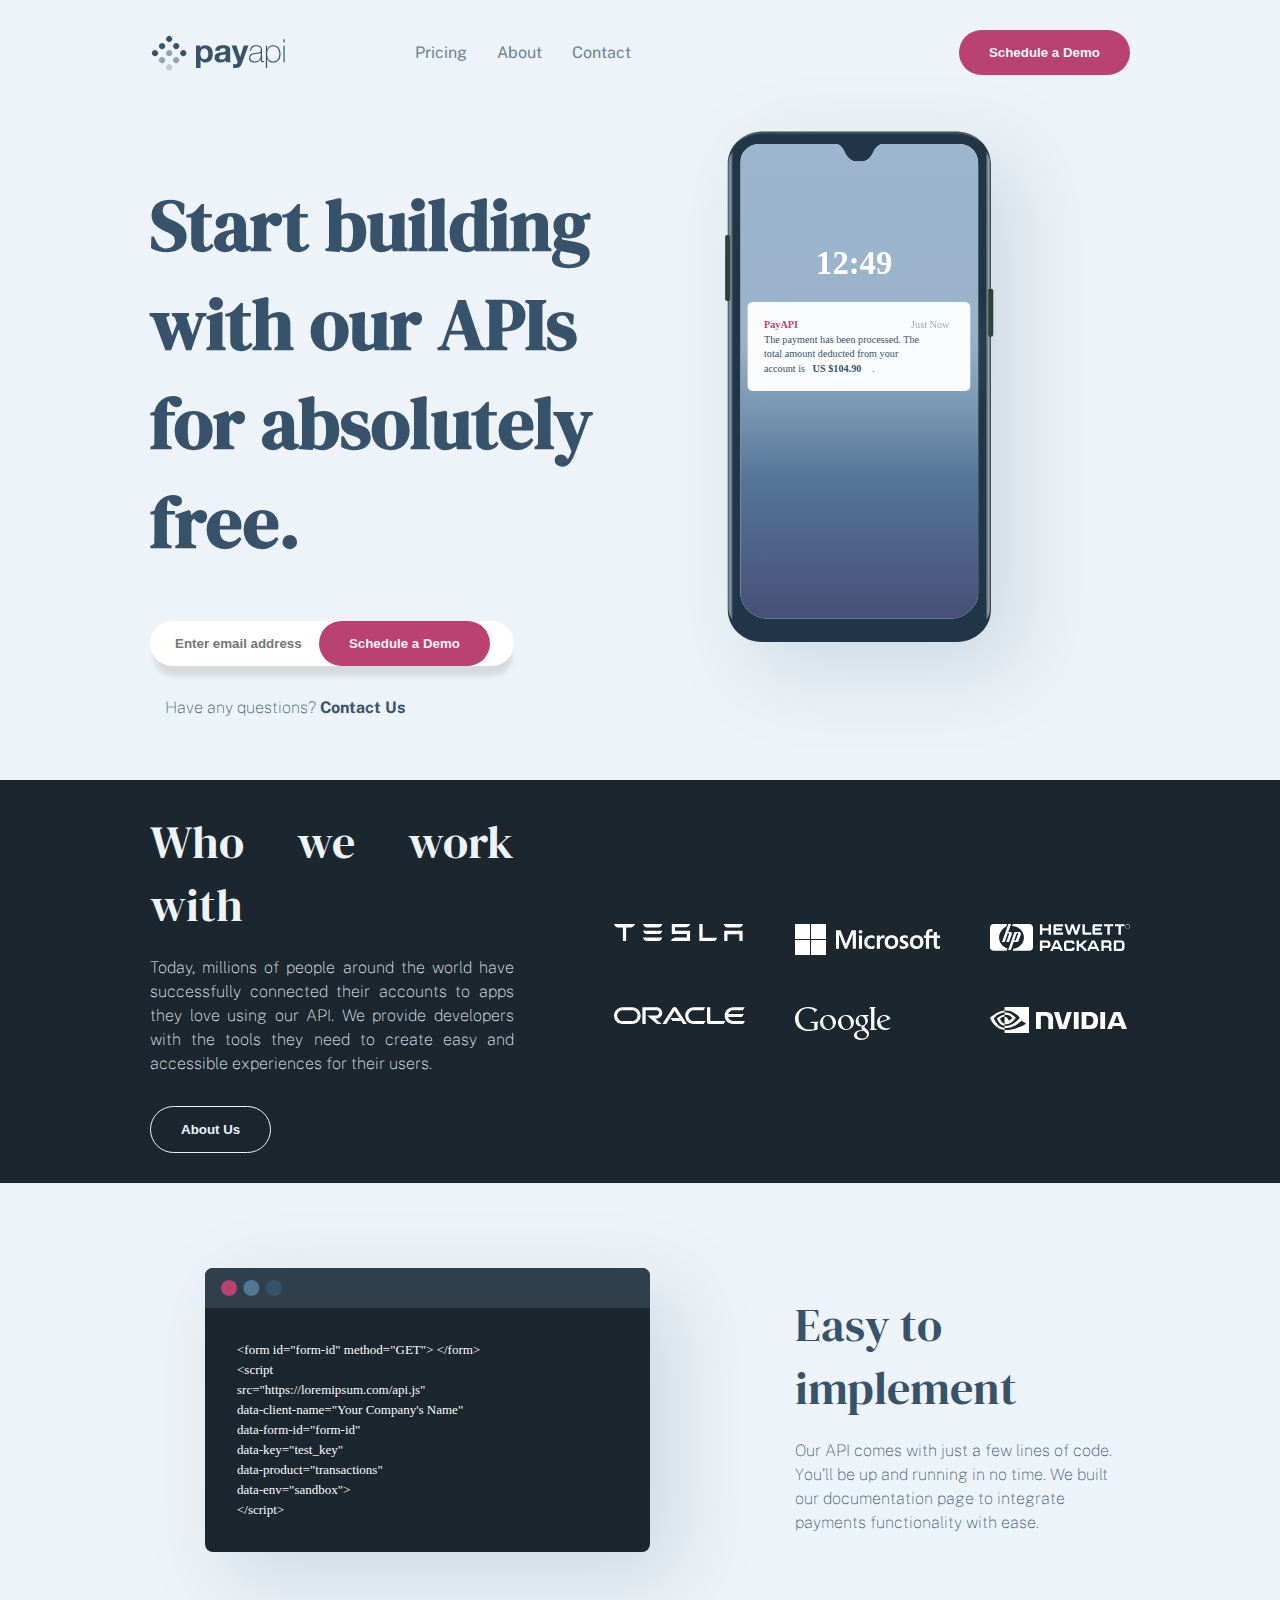
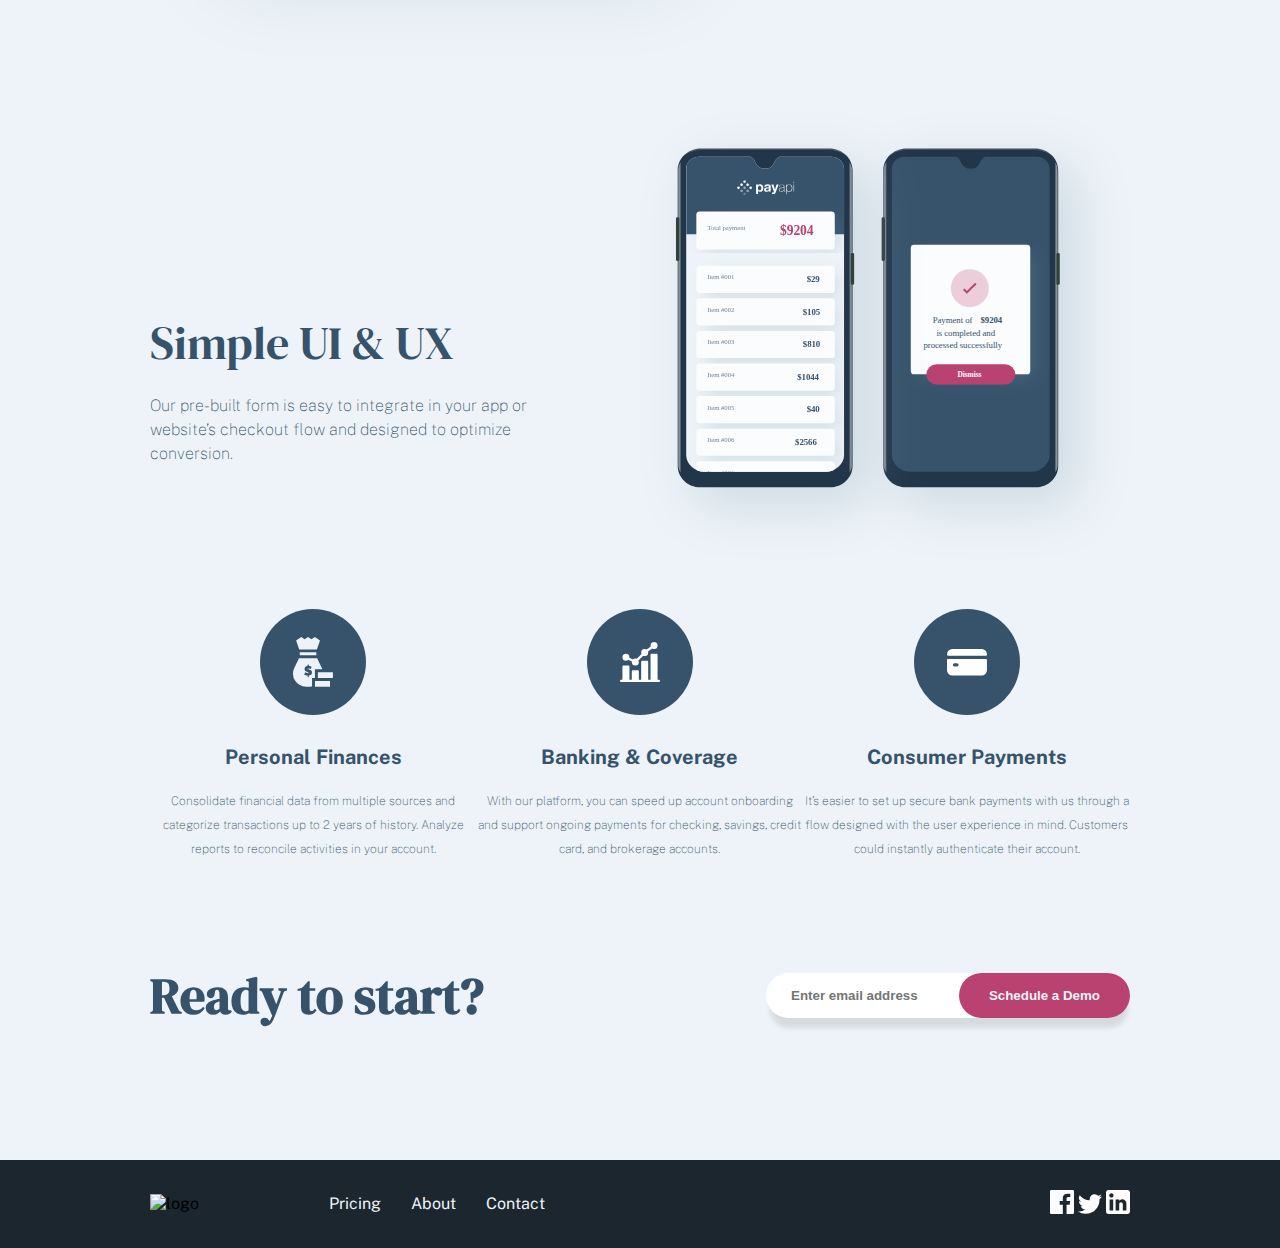
==== commit 4441c950: "foooter" ====
--- a/index.html
+++ b/index.html
@@ -203,6 +203,26 @@
         </section>
       </article>
     </main>
+    <footer class="footer__content ">
+      <nav class="nav__content">
+        <div class="nav__link">
+          <img
+            src="/assets/home/desktop/logo-footer.svg"
+            alt="logo"
+            class="nav__logo"
+          />
+          <a href="pricing.html" class="link__text">Pricing</a>
+          <a href="about.html" class="link__text">About</a>
+          <a href="contact.html" class="link__text">Contact</a>
+        </div>
+
+       <div>
+        <img src="/assets/shared/desktop/facebook.svg" alt="facebook" class="footer__imagen">
+        <img src="/assets/shared/desktop/twitter.svg" alt="twitter" class="footer__imagen">
+        <img src="/assets/shared/desktop/linkedin.svg" alt="linkedin" class="footer__imagen">
+       </div>
+      </nav>
+    </footer>
 
     <!-- 
     
--- a/css/base.css
+++ b/css/base.css
@@ -55,6 +55,10 @@
 .link__text--white {
   color: var(--light-san-juan-blue);
 }
+
+.link__text {
+    color: var(--light-san-juan);
+  }
 
 /* button */
 
--- a/css/home.css
+++ b/css/home.css
@@ -117,6 +117,7 @@
   display: flex;
  justify-content: space-between;
  align-items: center;
+ margin-bottom: 100px;
 }
 
 .question__form {
@@ -129,4 +130,13 @@
   font-family: "DM Serif Display";
   font-size: 50px;
   
+}
+
+.footer__content {
+  background-color: var(  --mirage-blue);
+  padding: 30px 150px 30px 150px;
+}
+
+.footer__imagen {
+  column-gap: 20px;
 }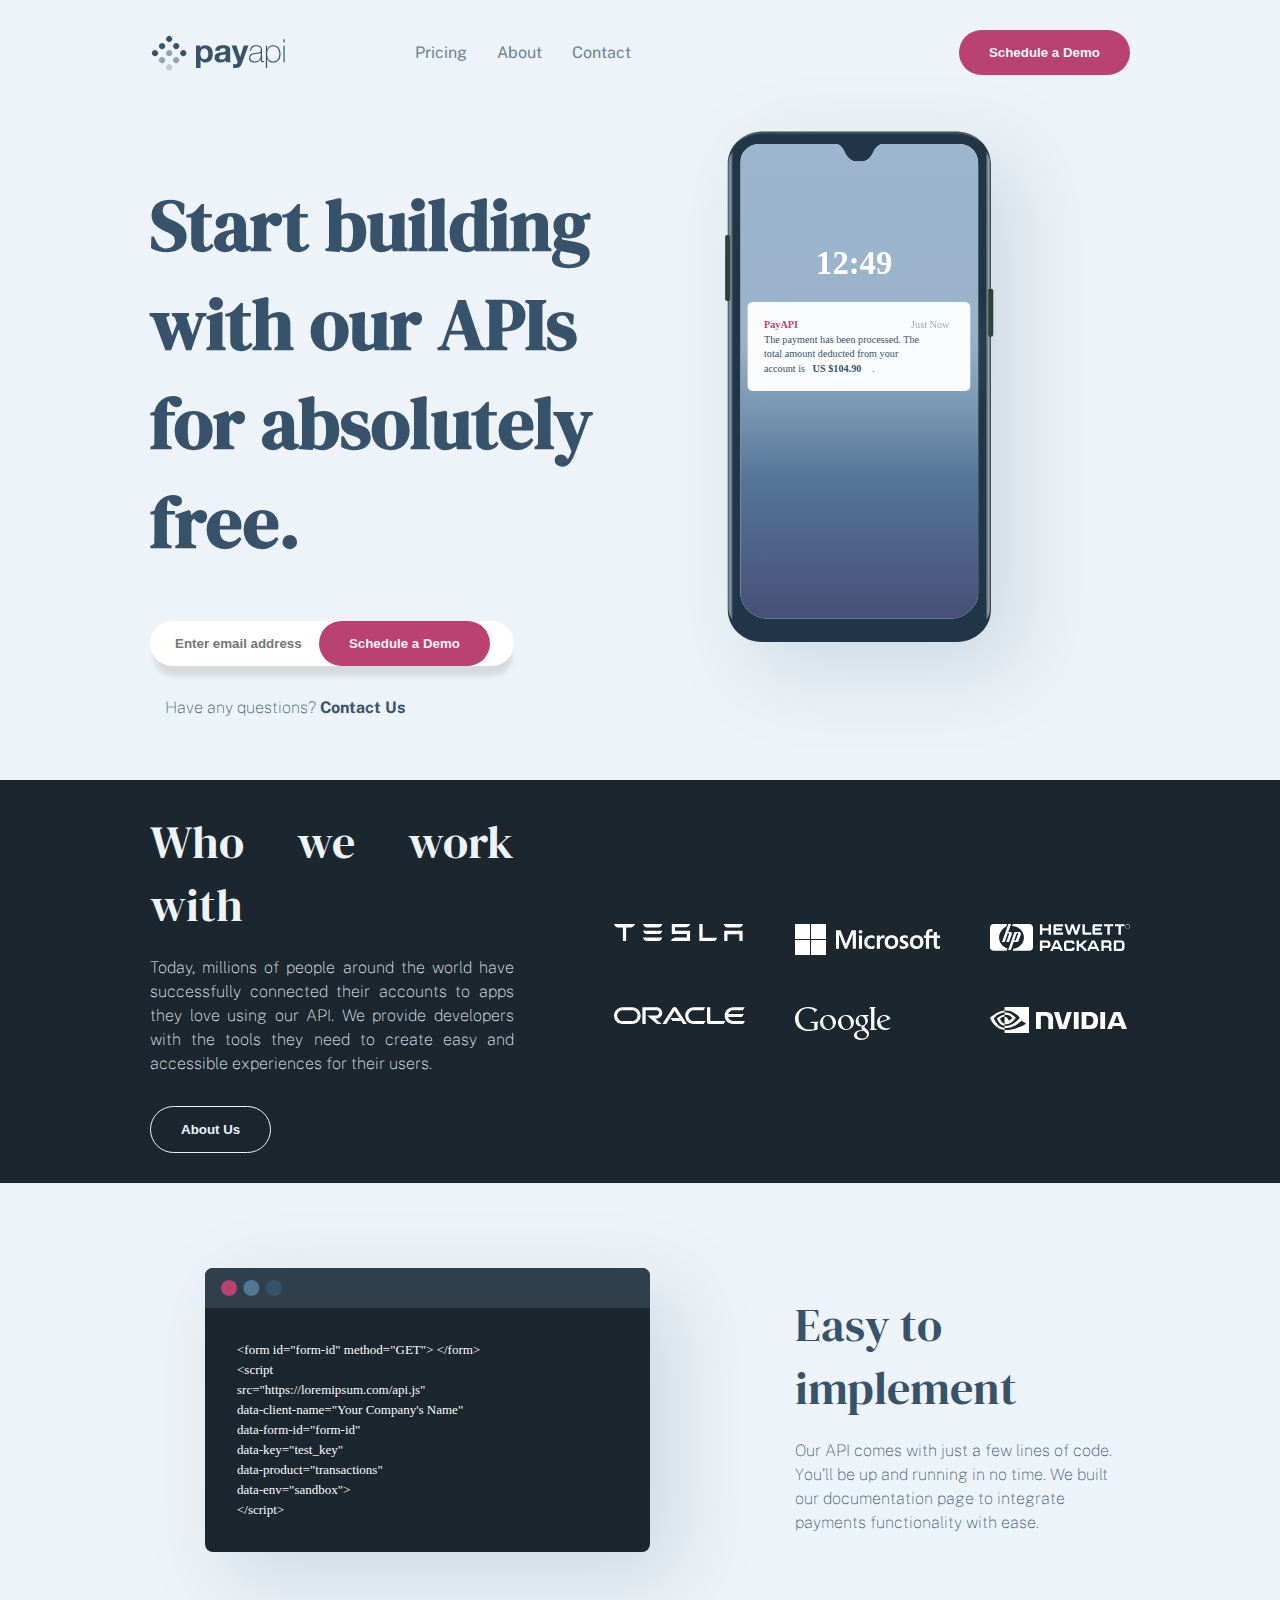
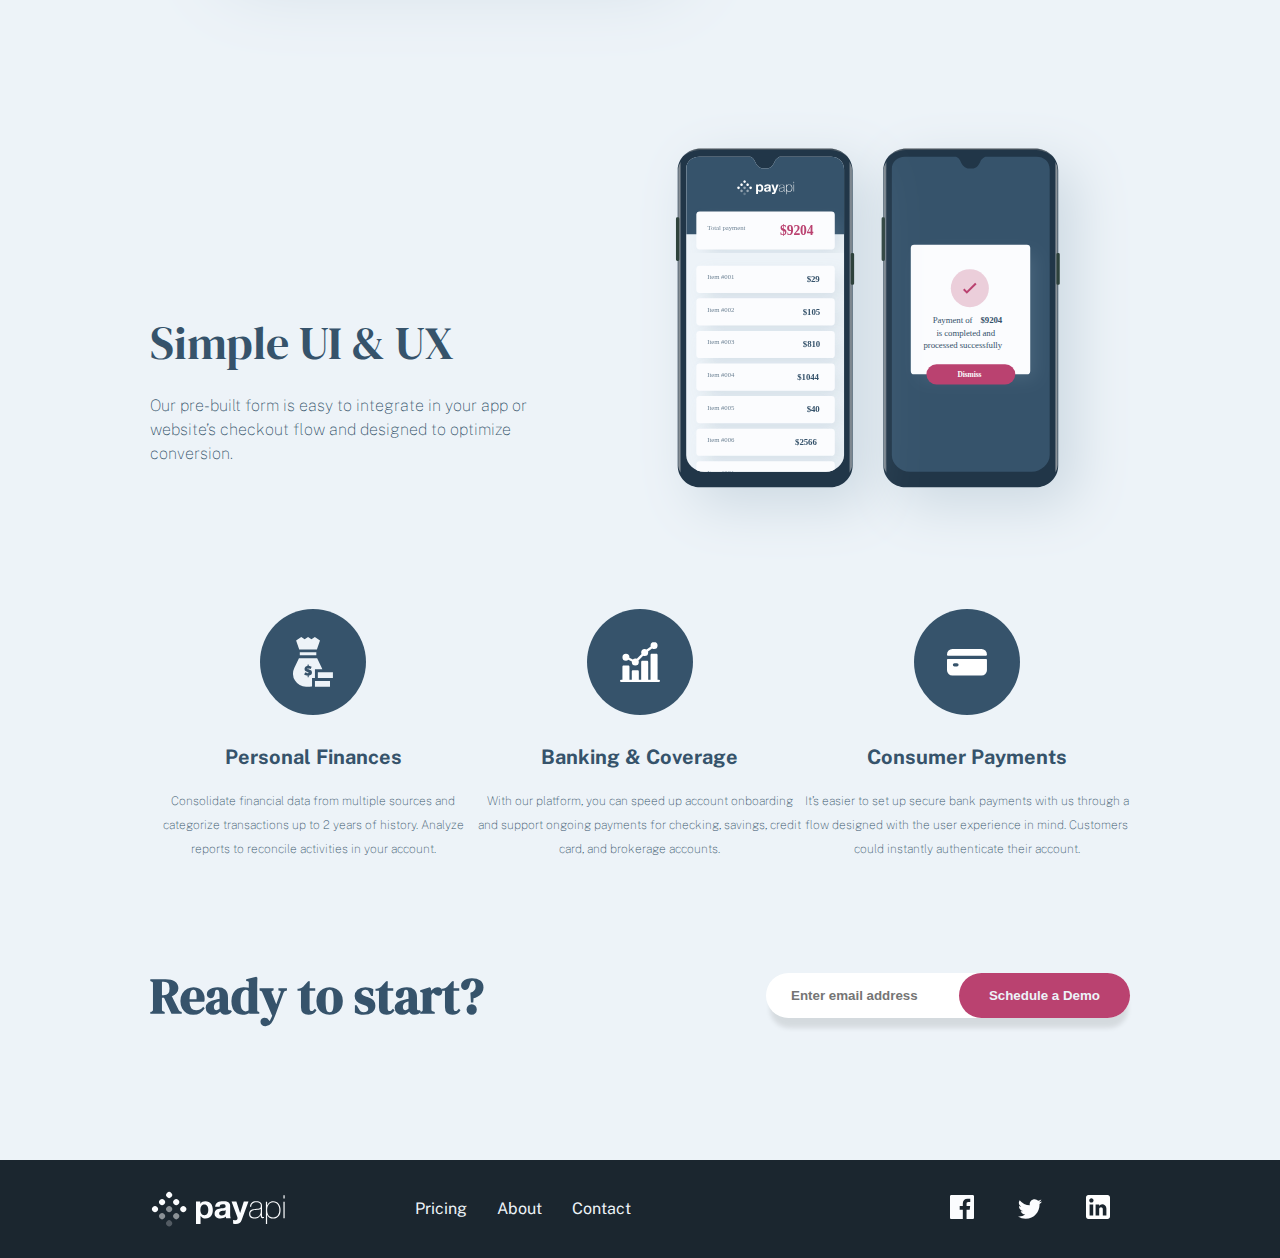
==== commit 73b54087: "termine la nav y agregue estilos" ====
--- a/index.html
+++ b/index.html
@@ -223,27 +223,5 @@
        </div>
       </nav>
     </footer>
-
-    <!-- 
-    
-  
-    
-
-   
-    
-
-   
-    
-
-    
-  
-
-    
-    Enter email address 
-    Schedule a Demo
-
-    Pricing
-    About
-    Contact -->
   </body>
 </html>
--- a/css/base.css
+++ b/css/base.css
@@ -34,7 +34,22 @@
   outline: none;
 }
 
+ul {
+    list-style-image:url(/assets/shared/desktop/Path\ 3.svg) ;
+}
+
+li {
+    padding-left: 2em;
+}
+
 /* nav-bar */
+
+.header__content {
+    background-color: var( --light-san-juan);
+    padding: 30px 150px 30px 150px;
+    
+  }
+
 .nav__content {
   display: flex;
   justify-content: space-between;
--- a/css/home.css
+++ b/css/home.css
@@ -1,8 +1,4 @@
-.header__content {
-  background-color: var( --light-san-juan);
-  padding: 30px 150px 30px 150px;
-  
-}
+
 
 .questions__title {
   color: var(--san-juan-blue);
@@ -138,5 +134,5 @@
 }
 
 .footer__imagen {
-  column-gap: 20px;
+  margin: 0 20px 0 20px
 }